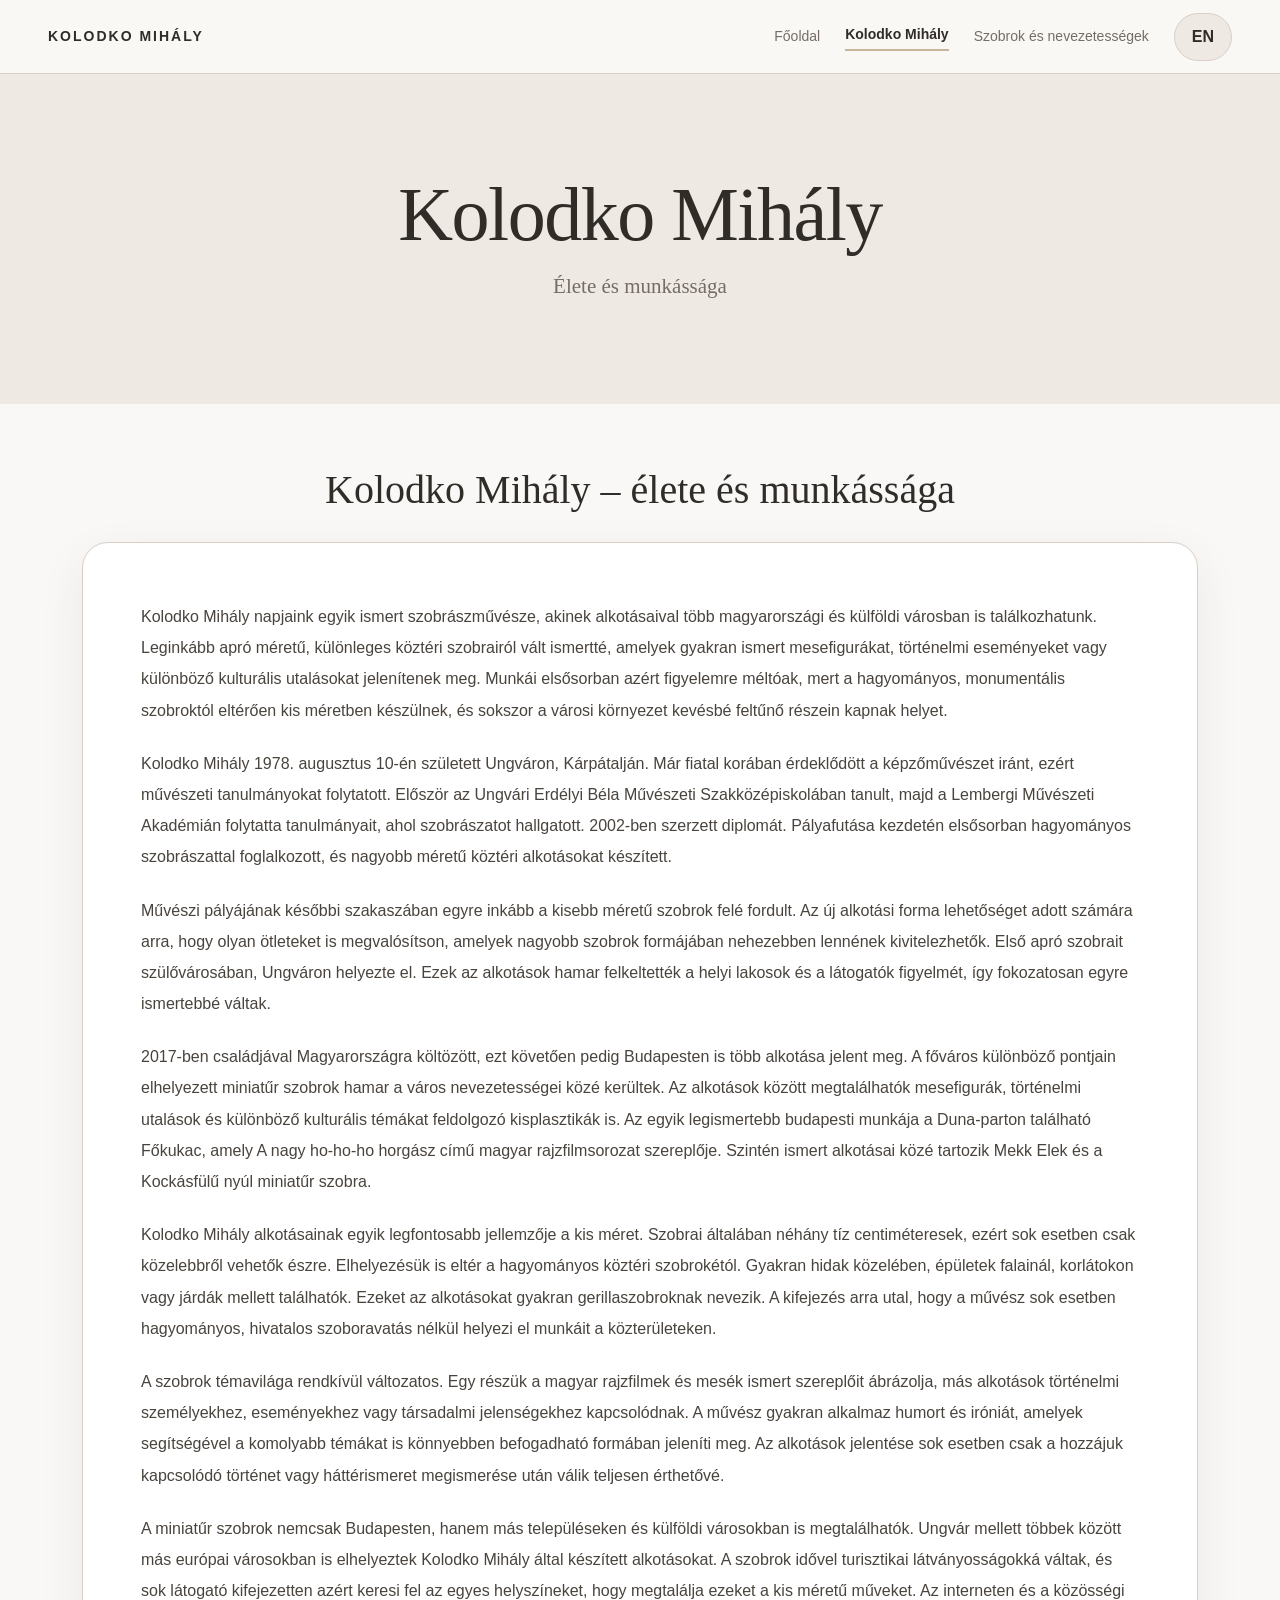
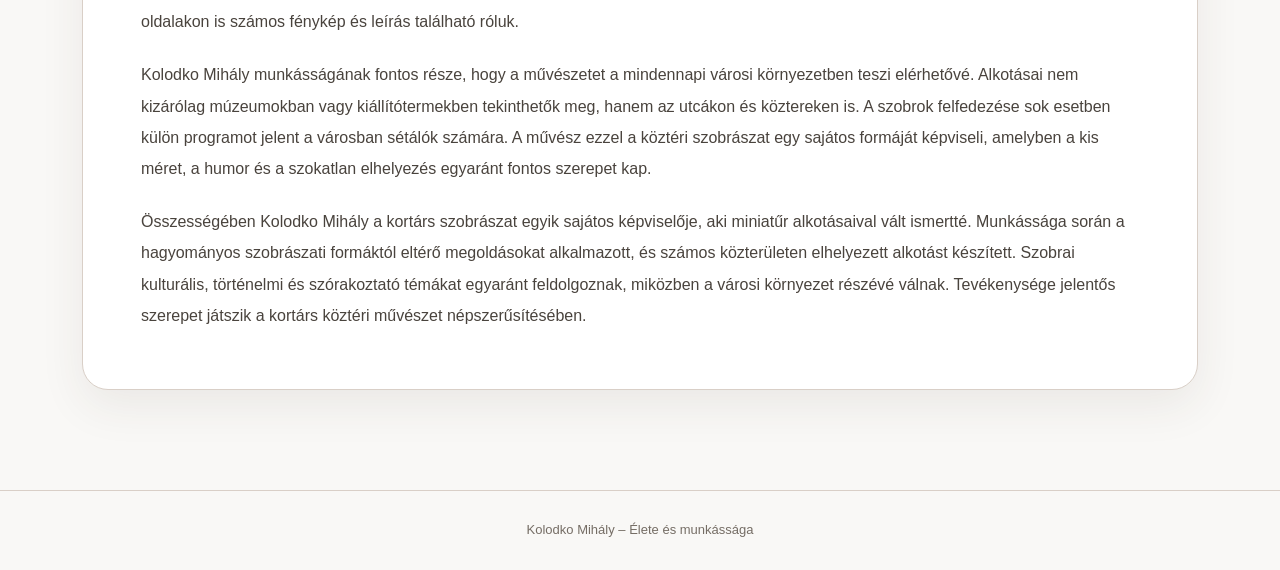
==== weboldal/kolodko.html @ 9a92ebfe "Weboldal" ====
<!DOCTYPE html>
<html lang="hu">
<head>
  <meta charset="UTF-8">
  <meta name="viewport" content="width=device-width, initial-scale=1">
  <title>Kolodko Mihály – Élete és munkássága</title>
  <link href="https://cdn.jsdelivr.net/npm/bootstrap@5.3.3/dist/css/bootstrap.min.css" rel="stylesheet">
  <link href="css/style.css" rel="stylesheet">
 
  <script>
    try { if (localStorage.getItem('nyelv') === 'en') document.documentElement.classList.add('en'); } catch (e) {}
  </script>
</head>
<body data-title-hu="Kolodko Mihály – Élete és munkássága" data-title-en="Mihály Kolodko – His Life and Work">


  <nav class="site-nav navbar">
    <div class="container-fluid px-4 px-md-5 d-flex align-items-center justify-content-between flex-wrap gap-2">
      <a class="logo" href="index.html">KOLODKO MIHÁLY</a>
      <div class="nav-right d-flex align-items-center flex-wrap">
        <a href="index.html">
          <span class="lang-hu">Főoldal</span>
          <span class="lang-en">Home</span>
        </a>
        <a href="kolodko.html" class="active" aria-current="page">
          <span class="lang-hu">Kolodko Mihály</span>
          <span class="lang-en">Mihály Kolodko</span>
        </a>
        <a href="szobrok-nevezetessegek.html">
          <span class="lang-hu">Szobrok és nevezetességek</span>
          <span class="lang-en">Sculptures and Landmarks</span>
        </a>
        <button id="lang-toggle" class="lang-btn" type="button" aria-label="Nyelv / Language">EN</button>
      </div>
    </div>
  </nav>

  
  <header class="hero" id="top">
    <div class="hero-inner">
      <h1>
        <span class="lang-hu">Kolodko Mihály</span>
        <span class="lang-en">Mihály Kolodko</span>
      </h1>
      <p>
        <span class="lang-hu">Élete és munkássága</span>
        <span class="lang-en">His Life and Work</span>
      </p>
    </div>
  </header>

  <main class="container" id="about">

    <section class="intro">
      <h2>
        <span class="lang-hu">Kolodko Mihály – élete és munkássága</span>
        <span class="lang-en">Mihály Kolodko – His Life and Work</span>
      </h2>
    </section>

    
    <article class="essay-card lang-hu">
      <p>Kolodko Mihály napjaink egyik ismert szobrászművésze, akinek alkotásaival több magyarországi és külföldi városban is találkozhatunk. Leginkább apró méretű, különleges köztéri szobrairól vált ismertté, amelyek gyakran ismert mesefigurákat, történelmi eseményeket vagy különböző kulturális utalásokat jelenítenek meg. Munkái elsősorban azért figyelemre méltóak, mert a hagyományos, monumentális szobroktól eltérően kis méretben készülnek, és sokszor a városi környezet kevésbé feltűnő részein kapnak helyet.</p>

      <p>Kolodko Mihály 1978. augusztus 10-én született Ungváron, Kárpátalján. Már fiatal korában érdeklődött a képzőművészet iránt, ezért művészeti tanulmányokat folytatott. Először az Ungvári Erdélyi Béla Művészeti Szakközépiskolában tanult, majd a Lembergi Művészeti Akadémián folytatta tanulmányait, ahol szobrászatot hallgatott. 2002-ben szerzett diplomát. Pályafutása kezdetén elsősorban hagyományos szobrászattal foglalkozott, és nagyobb méretű köztéri alkotásokat készített.</p>

      <p>Művészi pályájának későbbi szakaszában egyre inkább a kisebb méretű szobrok felé fordult. Az új alkotási forma lehetőséget adott számára arra, hogy olyan ötleteket is megvalósítson, amelyek nagyobb szobrok formájában nehezebben lennének kivitelezhetők. Első apró szobrait szülővárosában, Ungváron helyezte el. Ezek az alkotások hamar felkeltették a helyi lakosok és a látogatók figyelmét, így fokozatosan egyre ismertebbé váltak.</p>

      <p>2017-ben családjával Magyarországra költözött, ezt követően pedig Budapesten is több alkotása jelent meg. A főváros különböző pontjain elhelyezett miniatűr szobrok hamar a város nevezetességei közé kerültek. Az alkotások között megtalálhatók mesefigurák, történelmi utalások és különböző kulturális témákat feldolgozó kisplasztikák is. Az egyik legismertebb budapesti munkája a Duna-parton található Főkukac, amely A nagy ho-ho-ho horgász című magyar rajzfilmsorozat szereplője. Szintén ismert alkotásai közé tartozik Mekk Elek és a Kockásfülű nyúl miniatűr szobra.</p>

      <p>Kolodko Mihály alkotásainak egyik legfontosabb jellemzője a kis méret. Szobrai általában néhány tíz centiméteresek, ezért sok esetben csak közelebbről vehetők észre. Elhelyezésük is eltér a hagyományos köztéri szobrokétól. Gyakran hidak közelében, épületek falainál, korlátokon vagy járdák mellett találhatók. Ezeket az alkotásokat gyakran gerillaszobroknak nevezik. A kifejezés arra utal, hogy a művész sok esetben hagyományos, hivatalos szoboravatás nélkül helyezi el munkáit a közterületeken.</p>

      <p>A szobrok témavilága rendkívül változatos. Egy részük a magyar rajzfilmek és mesék ismert szereplőit ábrázolja, más alkotások történelmi személyekhez, eseményekhez vagy társadalmi jelenségekhez kapcsolódnak. A művész gyakran alkalmaz humort és iróniát, amelyek segítségével a komolyabb témákat is könnyebben befogadható formában jeleníti meg. Az alkotások jelentése sok esetben csak a hozzájuk kapcsolódó történet vagy háttérismeret megismerése után válik teljesen érthetővé.</p>

      <p>A miniatűr szobrok nemcsak Budapesten, hanem más településeken és külföldi városokban is megtalálhatók. Ungvár mellett többek között más európai városokban is elhelyeztek Kolodko Mihály által készített alkotásokat. A szobrok idővel turisztikai látványosságokká váltak, és sok látogató kifejezetten azért keresi fel az egyes helyszíneket, hogy megtalálja ezeket a kis méretű műveket. Az interneten és a közösségi oldalakon is számos fénykép és leírás található róluk.</p>

      <p>Kolodko Mihály munkásságának fontos része, hogy a művészetet a mindennapi városi környezetben teszi elérhetővé. Alkotásai nem kizárólag múzeumokban vagy kiállítótermekben tekinthetők meg, hanem az utcákon és köztereken is. A szobrok felfedezése sok esetben külön programot jelent a városban sétálók számára. A művész ezzel a köztéri szobrászat egy sajátos formáját képviseli, amelyben a kis méret, a humor és a szokatlan elhelyezés egyaránt fontos szerepet kap.</p>

      <p>Összességében Kolodko Mihály a kortárs szobrászat egyik sajátos képviselője, aki miniatűr alkotásaival vált ismertté. Munkássága során a hagyományos szobrászati formáktól eltérő megoldásokat alkalmazott, és számos közterületen elhelyezett alkotást készített. Szobrai kulturális, történelmi és szórakoztató témákat egyaránt feldolgoznak, miközben a városi környezet részévé válnak. Tevékenysége jelentős szerepet játszik a kortárs köztéri művészet népszerűsítésében.</p>
    </article>

    
    <article class="essay-card lang-en">
      <p>Mihály Kolodko is one of the well-known sculptors of our time, whose works can be found in several cities in Hungary and abroad. He became famous mainly for his small, unusual public sculptures, which often represent well-known cartoon characters, historical events or different cultural references. His works are especially interesting because, unlike traditional monumental statues, they are created on a small scale and are often placed in less noticeable parts of the urban environment.</p>

      <p>Mihály Kolodko was born on 10 August 1978 in Uzhhorod, in Transcarpathia. He became interested in visual arts at a young age, so he pursued artistic studies. First, he studied at the Béla Erdélyi Art School in Uzhhorod, and later continued his studies at the Lviv National Academy of Arts, where he studied sculpture. He graduated in 2002. At the beginning of his career, he mainly worked with traditional sculpture and created larger public artworks.</p>

      <p>In the later stages of his artistic career, he gradually turned towards smaller sculptures. This new form of art gave him the opportunity to bring to life ideas that would have been more difficult to create as larger sculptures. He placed his first tiny sculptures in his hometown, Uzhhorod. These works quickly attracted the attention of local residents and visitors and he gradually became more and more famous.</p>

      <p>In 2017, he moved to Hungary with his family, and afterwards several of his artworks appeared in Budapest as well. The miniature sculptures placed in different parts of the capital soon became popular attractions. His works include cartoon characters, historical references and small sculptures based on different cultural themes. One of his most famous works in Budapest is the Big Worm (Főkukac), located on the Danube riverbank. It is a character from the Hungarian cartoon series The Great Ho-Ho-Ho Fisherman. Other well-known works include the miniature sculptures of Mekk Elek and The Checkered-Eared Rabbit.</p>

      <p>One of the most important characteristics of Mihály Kolodko's artworks is their small size. His sculptures are usually only a few dozen centimetres tall, so in many cases they can only be noticed from a close distance. Their placement is also different from that of traditional public statues. They are often found near bridges, next to buildings, on railings or beside pavements. These artworks are often called guerrilla sculptures. This term refers to the fact that the artist often places his works in public spaces without traditional official unveiling ceremonies.</p>

      <p>The themes of his sculptures are extremely varied. Some of them represent well-known characters from Hungarian cartoons and fairy tales, while others are connected to historical figures, events or social phenomena. The artist often uses humour and irony, which help make even more serious topics easier to understand. In many cases, the meaning of the artworks only becomes completely clear after learning about the stories or background information connected to them.</p>

      <p>The miniature sculptures can be found not only in Budapest but also in other towns and foreign cities. Besides Uzhhorod, artworks created by Mihály Kolodko have also been placed in several other European cities. Over time, the sculptures have become tourist attractions, and many visitors specifically travel to these locations to find these small artworks. There are also many photographs and descriptions of them on the internet and social media.</p>

      <p>An important part of Mihály Kolodko's work is making art accessible in everyday urban environments. His artworks can be seen not only in museums or exhibition halls but also in streets and public spaces. Discovering the sculptures often becomes a special activity for people walking around the city. Through this, the artist represents a unique form of public sculpture in which small size, humour and unusual placement all play an important role.</p>

      <p>Overall, Mihály Kolodko is a distinctive representative of contemporary sculpture who became famous for his miniature artworks. Throughout his career, he has used solutions that differ from traditional forms of sculpture and has created numerous artworks placed in public spaces. His sculptures explore cultural, historical and entertaining themes while becoming part of the urban environment. His work plays an important role in making contemporary public art more popular.</p>
    </article>

  </main>

  <footer>
    <span class="lang-hu">Kolodko Mihály – Élete és munkássága</span>
    <span class="lang-en">Mihály Kolodko – His Life and Work</span>
  </footer>

  <script src="https://cdn.jsdelivr.net/npm/bootstrap@5.3.3/dist/js/bootstrap.bundle.min.js"></script>
  <script src="js/script.js"></script>
</body>
</html>
---- weboldal/css/style.css ----
:root {
  --bg: #F9F8F6;
  --soft: #EFE9E3;
  --line: #D9CFC7;
  --accent: #C9B59C;
  --ink: #302c28;
  --muted: #756d65;
}

html {
  scroll-behavior: smooth;
}

body {
  background: var(--bg);
  color: var(--ink);
  font-family: Arial, Helvetica, sans-serif;
  line-height: 1.75;
}

/* Navigáció */
.site-nav {
  min-height: 74px;
  border-bottom: 1px solid var(--line);
  background: rgba(249, 248, 246, .94);
  padding: 0;
}

.logo {
  color: var(--ink);
  text-decoration: none;
  font-size: 14px;
  letter-spacing: 2px;
  font-weight: 700;
}

.nav-right {
  gap: 25px;
}

.nav-right a {
  color: var(--muted);
  text-decoration: none;
  font-size: 14px;
}

.nav-right a:hover {
  color: var(--ink);
}

.nav-right a.active {
  color: var(--ink);
  font-weight: 700;
  border-bottom: 2px solid var(--accent);
  padding-bottom: 2px;
}

.lang-btn {
  border: 1px solid var(--line);
  background: var(--soft);
  padding: 9px 17px;
  border-radius: 999px;
  color: var(--ink);
  cursor: pointer;
  font-weight: 700;
  transition: .2s;
}

.lang-btn:hover {
  background: var(--accent);
}

/* Fejléc */
.hero {
  min-height: 330px;
  padding: 75px 24px;
  display: flex;
  align-items: center;
  justify-content: center;
  text-align: center;
  background: var(--soft);
}

.hero-inner {
  max-width: 850px;
}

.hero h1 {
  font-family: Georgia, serif;
  font-size: clamp(46px, 7vw, 76px);
  font-weight: 400;
  line-height: 1.08;
  margin: 0 0 13px;
  letter-spacing: -1.5px;
}

.hero p {
  font-family: Georgia, serif;
  font-size: 21px;
  color: var(--muted);
  margin: 0;
}

/* Tartalom */
main {
  max-width: 1000px;
  padding: 62px 26px 100px;
}

.intro {
  text-align: center;
  margin: 0 auto 28px;
  max-width: 800px;
}

.intro h2 {
  font-family: Georgia, serif;
  font-size: clamp(28px, 4vw, 40px);
  font-weight: 400;
  line-height: 1.2;
  margin: 0;
}

.essay-card {
  background: #fff;
  border: 1px solid var(--line);
  border-radius: 26px;
  padding: clamp(26px, 5vw, 58px);
  box-shadow: 0 16px 45px rgba(65, 49, 34, .08);
}

.essay-card p {
  margin: 0 0 22px;
  color: #49433d;
  font-size: 16px;
  line-height: 1.95;
}

.essay-card p:last-child {
  margin-bottom: 0;
}

footer {
  border-top: 1px solid var(--line);
  padding: 28px 24px;
  text-align: center;
  color: var(--muted);
  font-size: 13px;
}


/* Szekciók az oldalon belül */
.page-section {
  margin-bottom: 90px;
  scroll-margin-top: 20px;
}

.page-section:last-child {
  margin-bottom: 0;
}

/* Kártyák, címkék, linkek */
.chips {
  display: flex;
  flex-wrap: wrap;
  justify-content: center;
  gap: 10px;
  margin: 0 auto 38px;
  max-width: 860px;
}

.chips a {
  border: 1px solid var(--line);
  background: var(--soft);
  color: var(--ink);
  text-decoration: none;
  font-size: 14px;
  padding: 7px 16px;
  border-radius: 999px;
  transition: .2s;
}

.chips a:hover {
  background: var(--accent);
}

.item-card {
  background: #fff;
  border: 1px solid var(--line);
  border-radius: 26px;
  padding: clamp(24px, 4.5vw, 50px);
  margin-bottom: 28px;
  box-shadow: 0 16px 45px rgba(65, 49, 34, .08);
  scroll-margin-top: 24px;
}

.item-head {
  display: flex;
  align-items: center;
  gap: 16px;
  margin-bottom: 20px;
}

.item-num {
  flex: none;
  width: 42px;
  height: 42px;
  border-radius: 50%;
  background: var(--soft);
  border: 1px solid var(--line);
  display: flex;
  align-items: center;
  justify-content: center;
  font-family: Georgia, serif;
  font-size: 18px;
}

.item-head h3 {
  font-family: Georgia, serif;
  font-size: clamp(22px, 3vw, 30px);
  font-weight: 400;
  line-height: 1.25;
  margin: 0;
}

.item-card p {
  margin: 0 0 18px;
  color: #49433d;
  font-size: 16px;
  line-height: 1.9;
}

.item-card p:last-child {
  margin-bottom: 0;
}

.item-card p.opinion {
  border-left: 3px solid var(--accent);
  padding-left: 18px;
  color: var(--ink);
  font-family: Georgia, serif;
  font-style: italic;
}

.more-links {
  display: grid;
  grid-template-columns: repeat(auto-fit, minmax(240px, 1fr));
  gap: 22px;
  margin-top: 36px;
}

.more-card {
  display: block;
  background: var(--soft);
  border: 1px solid var(--line);
  border-radius: 22px;
  padding: 26px 28px;
  color: var(--ink);
  text-decoration: none;
  transition: .2s;
}

.more-card:hover {
  background: var(--accent);
  color: var(--ink);
}

.more-card h3 {
  font-family: Georgia, serif;
  font-size: 24px;
  font-weight: 400;
  margin: 0 0 8px;
}

.more-card p {
  margin: 0;
  font-size: 15px;
  line-height: 1.7;
  color: var(--muted);
}

.more-card:hover p {
  color: var(--ink);
}

/* Nyelvváltás: alapból a magyar látszik, angolnál az angol */
.lang-en {
  display: none;
}

html.en .lang-hu {
  display: none;
}

html.en .lang-en {
  display: revert;
}

/* a div-ek és bekezdések angolnál is blokkok maradjanak */
html.en div.lang-en,
html.en article.lang-en {
  display: block;
}

@media (max-width: 700px) {
  .nav-right {
    gap: 14px;
  }

  .nav-right a {
    font-size: 12px;
  }

  .hero {
    min-height: 270px;
    padding: 60px 20px;
  }

  main {
    padding: 42px 16px 65px;
  }

  .essay-card {
    border-radius: 20px;
    padding: 24px 21px;
  }

  .essay-card p {
    font-size: 15px;
    line-height: 1.85;
  }
}

@media (max-width: 700px) {
  .more-links {
    grid-template-columns: 1fr;
  }

  .item-card {
    border-radius: 20px;
    padding: 22px 20px;
  }

  .item-card p {
    font-size: 15px;
    line-height: 1.8;
  }

  .item-head {
    gap: 12px;
  }

  .item-num {
    width: 36px;
    height: 36px;
    font-size: 16px;
  }
}
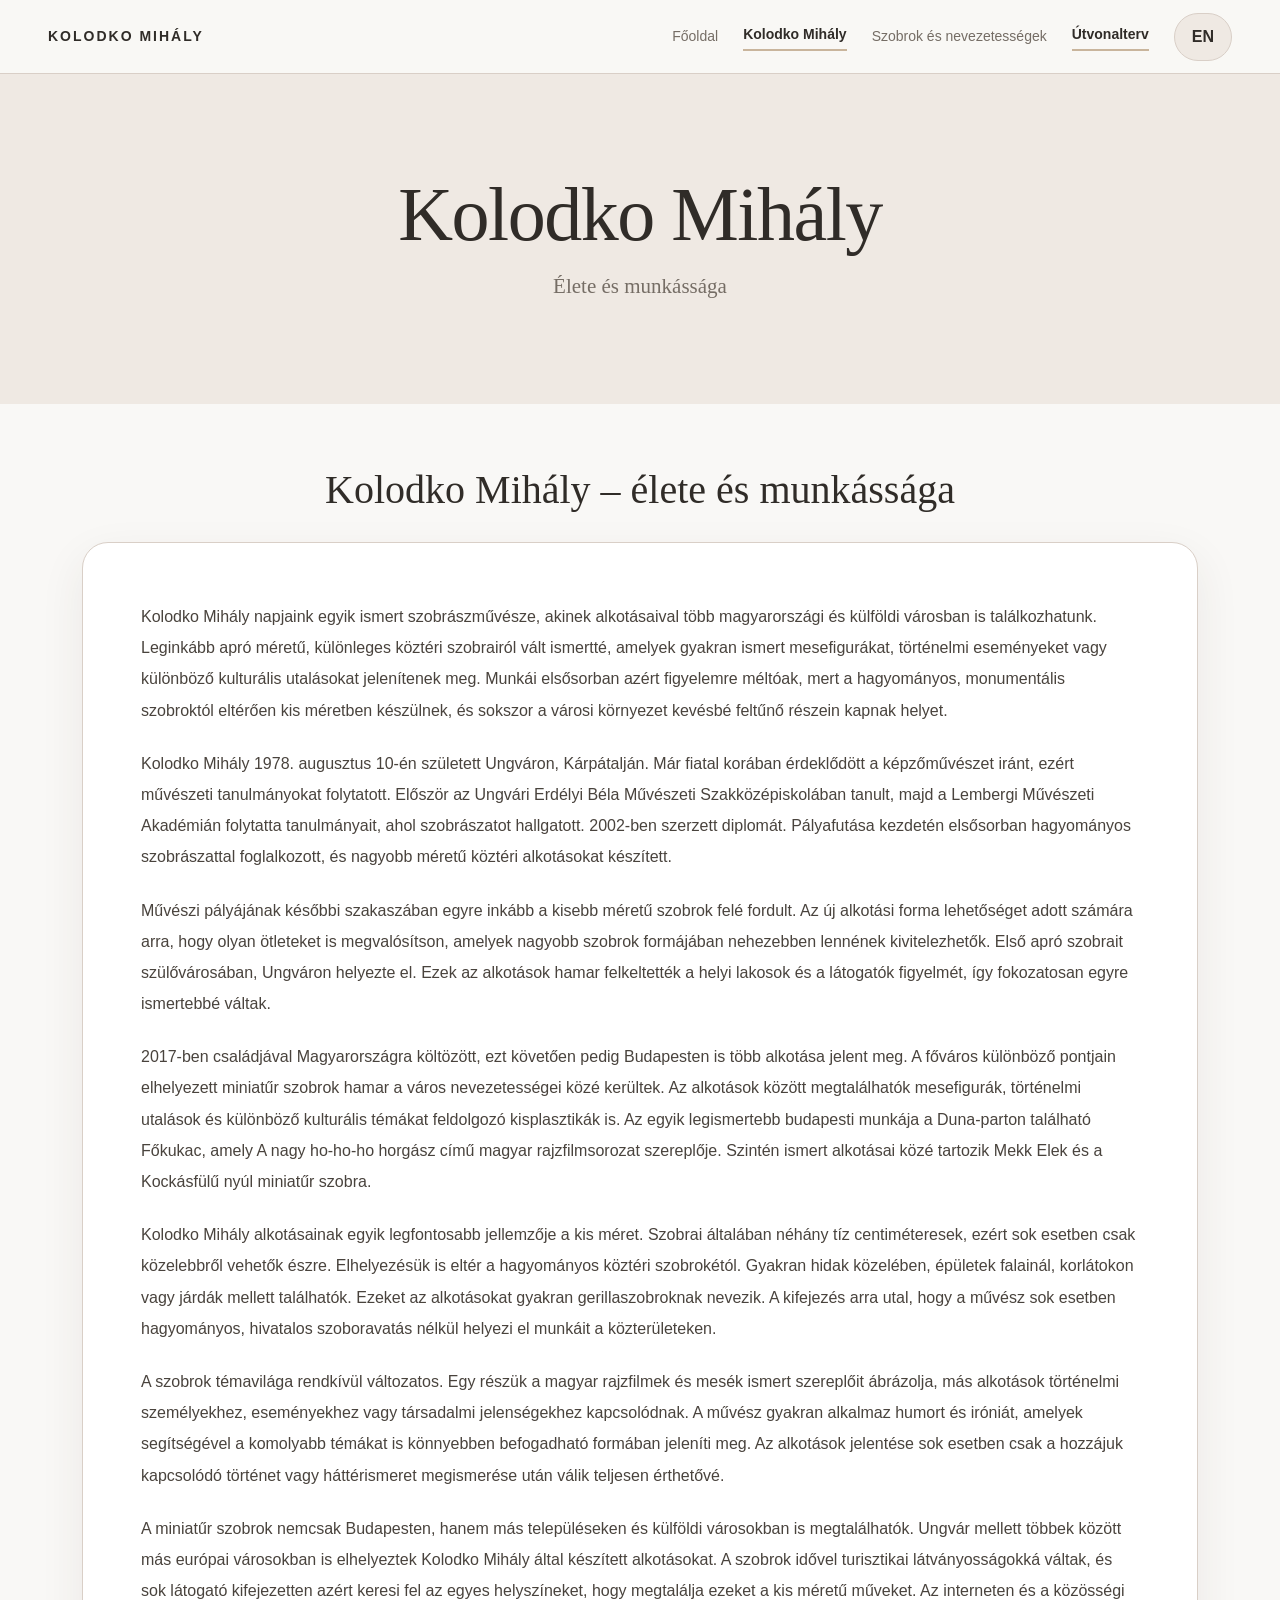
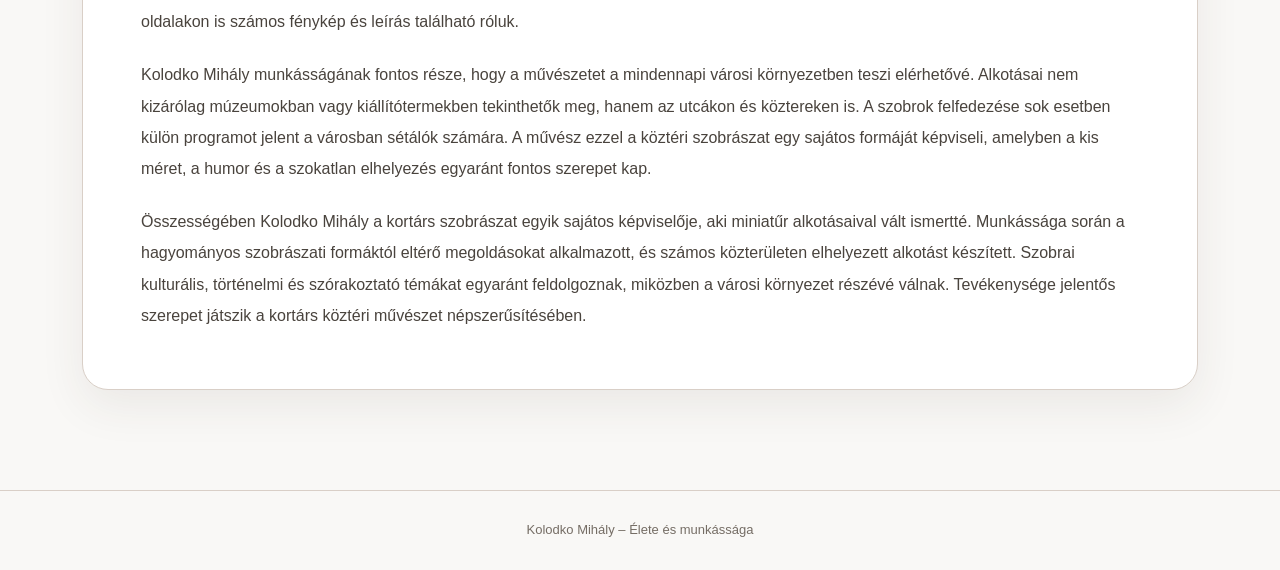
==== commit 6e53db27: "utvonal" ====
--- a/weboldal/kolodko.html
+++ b/weboldal/kolodko.html
@@ -6,7 +6,7 @@
   <title>Kolodko Mihály – Élete és munkássága</title>
   <link href="https://cdn.jsdelivr.net/npm/bootstrap@5.3.3/dist/css/bootstrap.min.css" rel="stylesheet">
   <link href="css/style.css" rel="stylesheet">
- 
+
   <script>
     try { if (localStorage.getItem('nyelv') === 'en') document.documentElement.classList.add('en'); } catch (e) {}
   </script>
@@ -30,11 +30,14 @@
           <span class="lang-hu">Szobrok és nevezetességek</span>
           <span class="lang-en">Sculptures and Landmarks</span>
         </a>
+        <a href="utvonal.html" class="active" aria-current="page">
+          <span class="lang-hu">Útvonalterv</span>
+          <span class="lang-en">Route Plan</span>
+        </a>
         <button id="lang-toggle" class="lang-btn" type="button" aria-label="Nyelv / Language">EN</button>
       </div>
     </div>
   </nav>
-
   
   <header class="hero" id="top">
     <div class="hero-inner">
